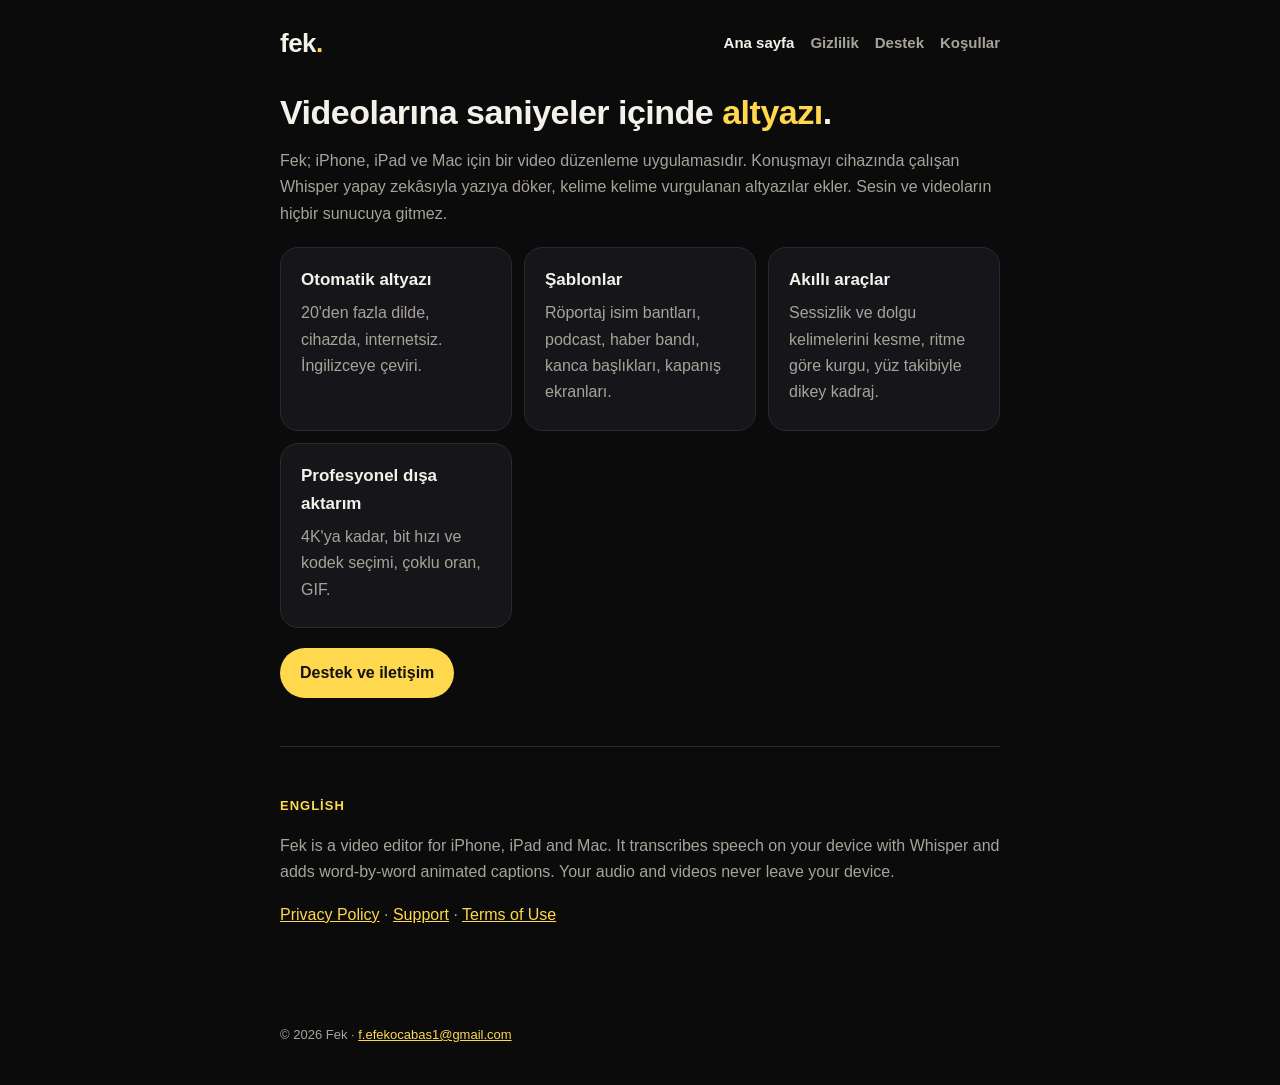
==== index.html @ 647742fd "Fek sitesi: ana sayfa, gizlilik, destek, kullanım koşulları Co-Authored-By: Claude Opus 5.5 <noreply" ====
<!doctype html>
<html lang="tr">
<head>
<meta charset="utf-8">
<meta name="viewport" content="width=device-width, initial-scale=1">
<title>Fek · Otomatik altyazı ve video düzenleme</title>
<meta name="description" content="Fek: cihazda otomatik altyazı ve video düzenleme uygulaması.">
<link rel="stylesheet" href="stil.css">
</head>
<body>
<header>
  <a class="logo" href="./">fek<span>.</span></a>
  <nav>
    <a href="./" aria-current="page">Ana sayfa</a>
    <a href="gizlilik/">Gizlilik</a>
    <a href="destek/">Destek</a>
    <a href="kosullar/">Koşullar</a>
  </nav>
</header>
<main>
<h1>Videolarına saniyeler içinde <span style="color:var(--vurgu)">altyazı</span>.</h1>
<p>Fek; iPhone, iPad ve Mac için bir video düzenleme uygulamasıdır. Konuşmayı cihazında çalışan Whisper yapay zekâsıyla yazıya döker, kelime kelime vurgulanan altyazılar ekler. Sesin ve videoların hiçbir sunucuya gitmez.</p>
<div class="izgara">
  <div class="kart"><h3>Otomatik altyazı</h3><p>20'den fazla dilde, cihazda, internetsiz. İngilizceye çeviri.</p></div>
  <div class="kart"><h3>Şablonlar</h3><p>Röportaj isim bantları, podcast, haber bandı, kanca başlıkları, kapanış ekranları.</p></div>
  <div class="kart"><h3>Akıllı araçlar</h3><p>Sessizlik ve dolgu kelimelerini kesme, ritme göre kurgu, yüz takibiyle dikey kadraj.</p></div>
  <div class="kart"><h3>Profesyonel dışa aktarım</h3><p>4K'ya kadar, bit hızı ve kodek seçimi, çoklu oran, GIF.</p></div>
</div>
<p><a class="dugme" href="destek/">Destek ve iletişim</a></p>
<hr>
<p class="dil">English</p>
<p>Fek is a video editor for iPhone, iPad and Mac. It transcribes speech on your device with Whisper and adds word-by-word animated captions. Your audio and videos never leave your device.</p>
<p><a href="gizlilik/#en">Privacy Policy</a> · <a href="destek/#en">Support</a> · <a href="kosullar/#en">Terms of Use</a></p>
</main>
<footer>© 2026 Fek · <a href="mailto:f.efekocabas1@gmail.com">f.efekocabas1@gmail.com</a></footer>
</body>
</html>
---- stil.css ----
:root { --zemin:#0b0b0c; --kart:#16161a; --kenar:#2a2a30; --metin:#f4f1ea; --ikincil:#a8a399; --vurgu:#ffd84d; }
* { box-sizing: border-box; }
html { -webkit-text-size-adjust: 100%; }
body { margin:0; background:var(--zemin); color:var(--metin); font:16px/1.65 -apple-system, BlinkMacSystemFont, "Segoe UI", Roboto, sans-serif; }
a { color:var(--vurgu); }
header { max-width:760px; margin:0 auto; padding:22px 20px 0; display:flex; align-items:center; justify-content:space-between; gap:12px; flex-wrap:wrap; }
.logo { font-weight:900; font-size:26px; letter-spacing:-0.5px; color:var(--metin); text-decoration:none; }
.logo span { color:var(--vurgu); }
nav { display:flex; gap:16px; flex-wrap:wrap; }
nav a { color:var(--ikincil); text-decoration:none; font-weight:600; font-size:15px; }
nav a:hover, nav a[aria-current] { color:var(--metin); }
main { max-width:760px; margin:0 auto; padding:28px 20px 80px; }
h1 { font-size:34px; line-height:1.15; margin:0 0 8px; letter-spacing:-0.5px; }
h2 { font-size:21px; margin:36px 0 8px; }
h3 { font-size:17px; margin:22px 0 4px; }
p, li { color:var(--ikincil); }
strong { color:var(--metin); }
.tarih { color:var(--ikincil); font-size:14px; margin:0 0 20px; }
.kart { background:var(--kart); border:1px solid var(--kenar); border-radius:18px; padding:18px 20px; margin:16px 0; }
.kart p { margin:6px 0; }
.dugme { display:inline-block; background:var(--vurgu); color:#141210; font-weight:800; padding:12px 20px; border-radius:999px; text-decoration:none; }
.izgara { display:grid; grid-template-columns:repeat(auto-fit, minmax(210px, 1fr)); gap:12px; margin:20px 0; }
.izgara .kart { margin:0; }
.izgara h3 { margin-top:0; }
details { background:var(--kart); border:1px solid var(--kenar); border-radius:14px; padding:12px 16px; margin:10px 0; }
summary { cursor:pointer; font-weight:700; color:var(--metin); }
hr { border:0; border-top:1px solid var(--kenar); margin:48px 0; }
footer { max-width:760px; margin:0 auto; padding:0 20px 40px; color:var(--ikincil); font-size:13px; }
.dil { font-size:13px; font-weight:700; letter-spacing:1px; color:var(--vurgu); text-transform:uppercase; }
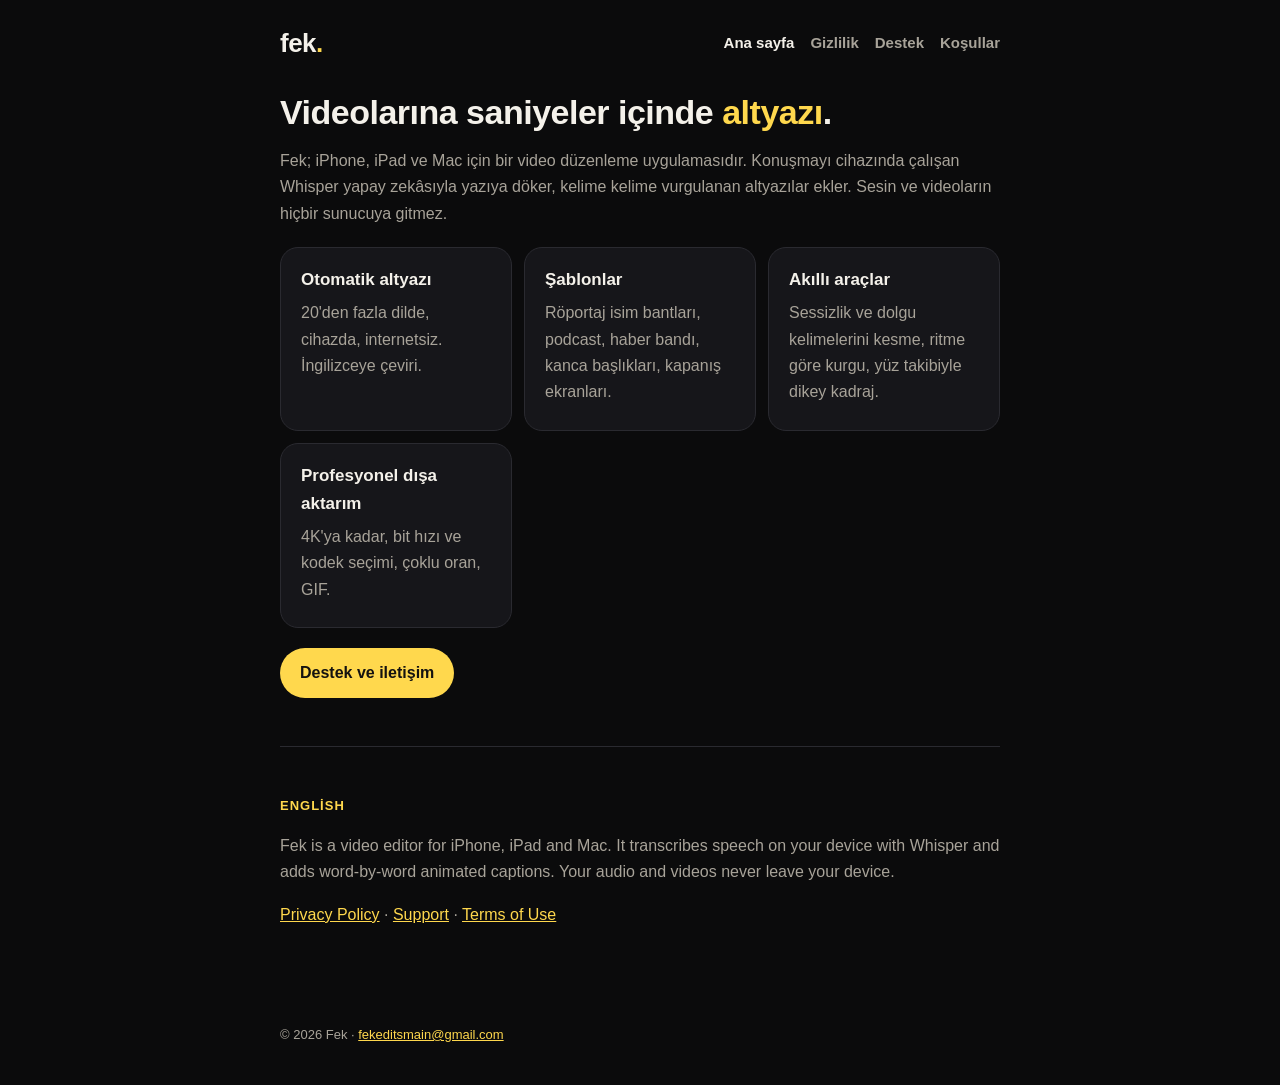
==== commit 0137665c: "Herkese açık iletişim adresi: fekeditsmain@gmail.com Co-Authored-By: Claude Opus 5.5 <noreply@anthro" ====
--- a/index.html
+++ b/index.html
@@ -32,6 +32,6 @@
 <p>Fek is a video editor for iPhone, iPad and Mac. It transcribes speech on your device with Whisper and adds word-by-word animated captions. Your audio and videos never leave your device.</p>
 <p><a href="gizlilik/#en">Privacy Policy</a> · <a href="destek/#en">Support</a> · <a href="kosullar/#en">Terms of Use</a></p>
 </main>
-<footer>© 2026 Fek · <a href="mailto:f.efekocabas1@gmail.com">f.efekocabas1@gmail.com</a></footer>
+<footer>© 2026 Fek · <a href="mailto:fekeditsmain@gmail.com">fekeditsmain@gmail.com</a></footer>
 </body>
 </html>
